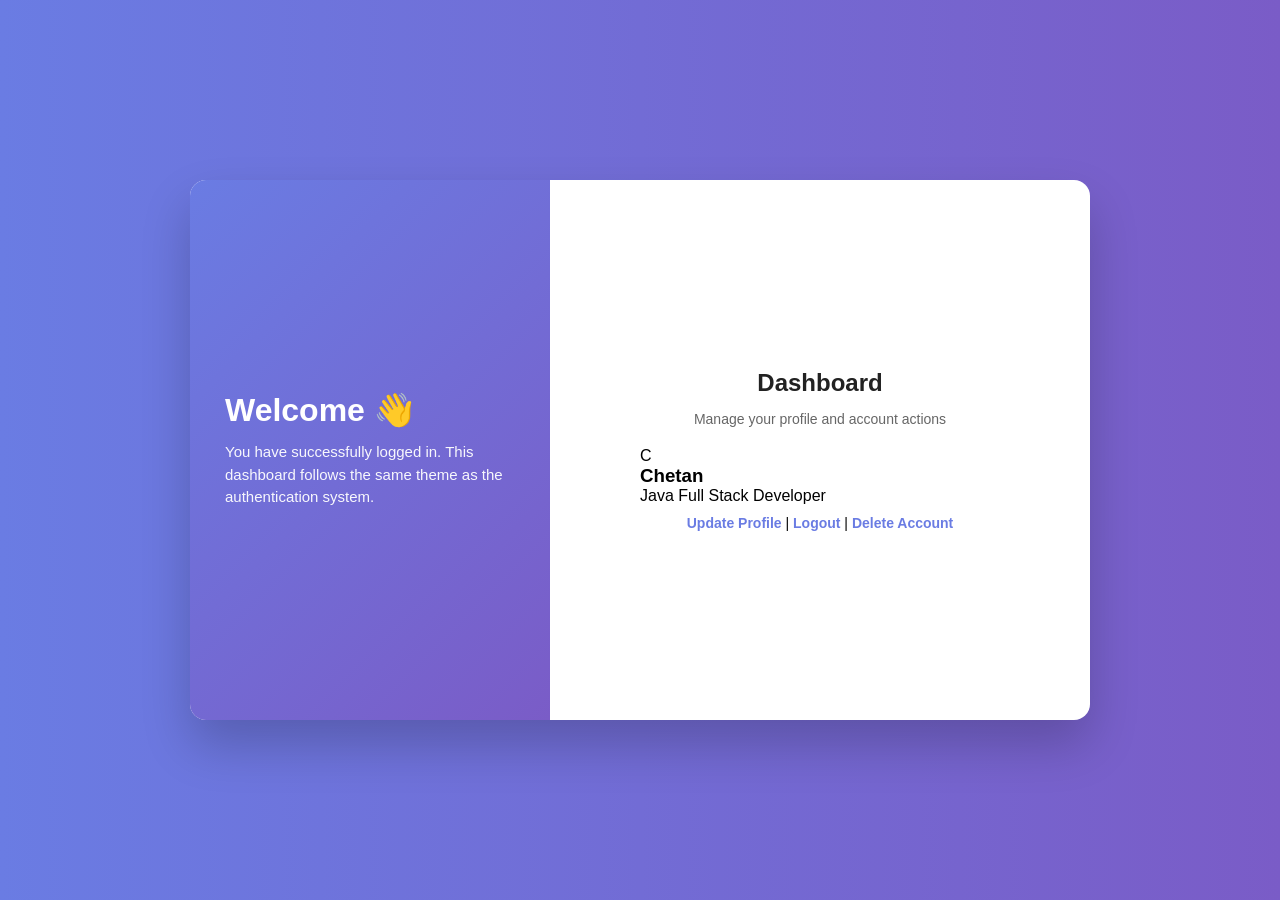
==== html/home2.html @ ce37b4c7 "Create home2.html" ====
<!DOCTYPE html>
<html lang="en">
<head>
    <meta charset="UTF-8">
    <title>Home | Dashboard</title>
    <link rel="stylesheet" href="style.css">
</head>
<body>

    <div class="signup-card">

        <!-- LEFT PANEL -->
        <div class="left-panel">
            <h1>Welcome 👋</h1>
            <p>
                You have successfully logged in.
                This dashboard follows the same
                theme as the authentication system.
            </p>
        </div>

        <!-- RIGHT PANEL -->
        <div class="right-panel login-panel">
            <div class="login-box">

                <h2>Dashboard</h2>
                <p class="login-subtitle">
                    Manage your profile and account actions
                </p>

                <!-- PROFILE CARD -->
                <div class="profile-card">
                    <div class="avatar">C</div>
                    <h3>Chetan</h3>
                    <p>Java Full Stack Developer</p>
                </div>

                <!-- ACTION LINKS -->
                <div class="switch">
                    <a href="#">Update Profile</a> |
                    <a href="#">Logout</a> |
                    <a href="#">Delete Account</a>
                </div>

            </div>
        </div>

    </div>

</body>
</html>
---- html/style.css ----
* {
    margin: 0;
    padding: 0;
    box-sizing: border-box;
    font-family: "Segoe UI", sans-serif;
}

body {
    min-height: 100vh;
    background: linear-gradient(90deg, #6a7ce3, #7a5cc7);
    display: flex;
    justify-content: center;
    align-items: center;
}

/* MAIN CARD */
.signup-card {
    width: 900px;
    height: 540px; /* FIXED SIZE KEPT */
    background: #fff;
    border-radius: 16px;
    display: flex;
    overflow: hidden;
    box-shadow: 0 25px 50px rgba(0, 0, 0, 0.2);
    animation: scaleIn 0.8s ease;
}

/* LEFT PANEL */
.left-panel {
    width: 40%;
    background: linear-gradient(135deg, #6a7ce3, #7a5cc7);
    color: #fff;
    padding: 50px 35px; /* reduced */
    display: flex;
    flex-direction: column;
    justify-content: center;
    animation: slideLeft 1s ease;
}

.left-panel h1 {
    font-size: 32px; /* reduced */
    margin-bottom: 12px;
}

.left-panel p {
    font-size: 15px;
    line-height: 1.5;
    opacity: 0.95;
}

/* RIGHT PANEL */
.right-panel {
    width: 60%;
    padding: 30px 45px; /* reduced */
    animation: slideRight 1s ease;
}

.right-panel h2 {
    font-size: 24px; /* reduced */
    margin-bottom: 14px;
    color: #222;
}

/* FORM */
.right-panel form {
    width: 100%;
}

.right-panel input,
.right-panel select {
    width: 100%;
    height: 44px; /* reduced */
    margin-bottom: 10px; /* reduced */
    padding: 0 14px;
    border-radius: 8px;
    border: 1px solid #d6d6d6;
    font-size: 14px; /* reduced */
    outline: none;
}

.right-panel input:focus,
.right-panel select:focus {
    border-color: #6a7ce3;
}

/* BUTTON */
.right-panel button {
    width: 100%;
    height: 46px; /* reduced */
    background: #6a7ce3;
    border: none;
    border-radius: 8px;
    font-size: 16px; /* reduced */
    color: #fff;
    cursor: pointer;
    margin-top: 6px; /* reduced */
    transition: background 0.3s ease, transform 0.2s ease;
}

.right-panel button:hover {
    background: #5a6de0;
    transform: translateY(-2px);
}

/* SWITCH TEXT */
.switch {
    text-align: center;
    margin-top: 10px; /* reduced */
    font-size: 14px; /* reduced */
}

.switch a {
    color: #6a7ce3;
    font-weight: 600;
    text-decoration: none;
}

/* LOGIN PANEL (COMPACT) */
.login-panel {
    display: flex;
    align-items: center;
}

.login-box {
    width: 100%;
    max-width: 360px;
    margin: 0 auto;
}

.login-subtitle {
    text-align: center;
    font-size: 14px;
    color: #666;
    margin-bottom: 20px;
}

/* ANIMATIONS */
@keyframes slideLeft {
    from { transform: translateX(-50px); opacity: 0; }
    to { transform: translateX(0); opacity: 1; }
}

@keyframes slideRight {
    from { transform: translateX(50px); opacity: 0; }
    to { transform: translateX(0); opacity: 1; }
}

@keyframes scaleIn {
    from { transform: scale(0.9); opacity: 0; }
    to { transform: scale(1); opacity: 1; }
}

/* RESPONSIVE */
@media (max-width: 900px) {
    .signup-card {
        flex-direction: column;
        width: 95%;
        height: auto;
    }

    .left-panel,
    .right-panel {
        width: 100%;
    }

    .left-panel {
        text-align: center;
        padding: 35px;
    }
}
/* CENTER LOGIN & SIGNUP HEADINGS */
.right-panel h2 {
    text-align: center;
}
.login-subtitle {
    text-align: center;
}
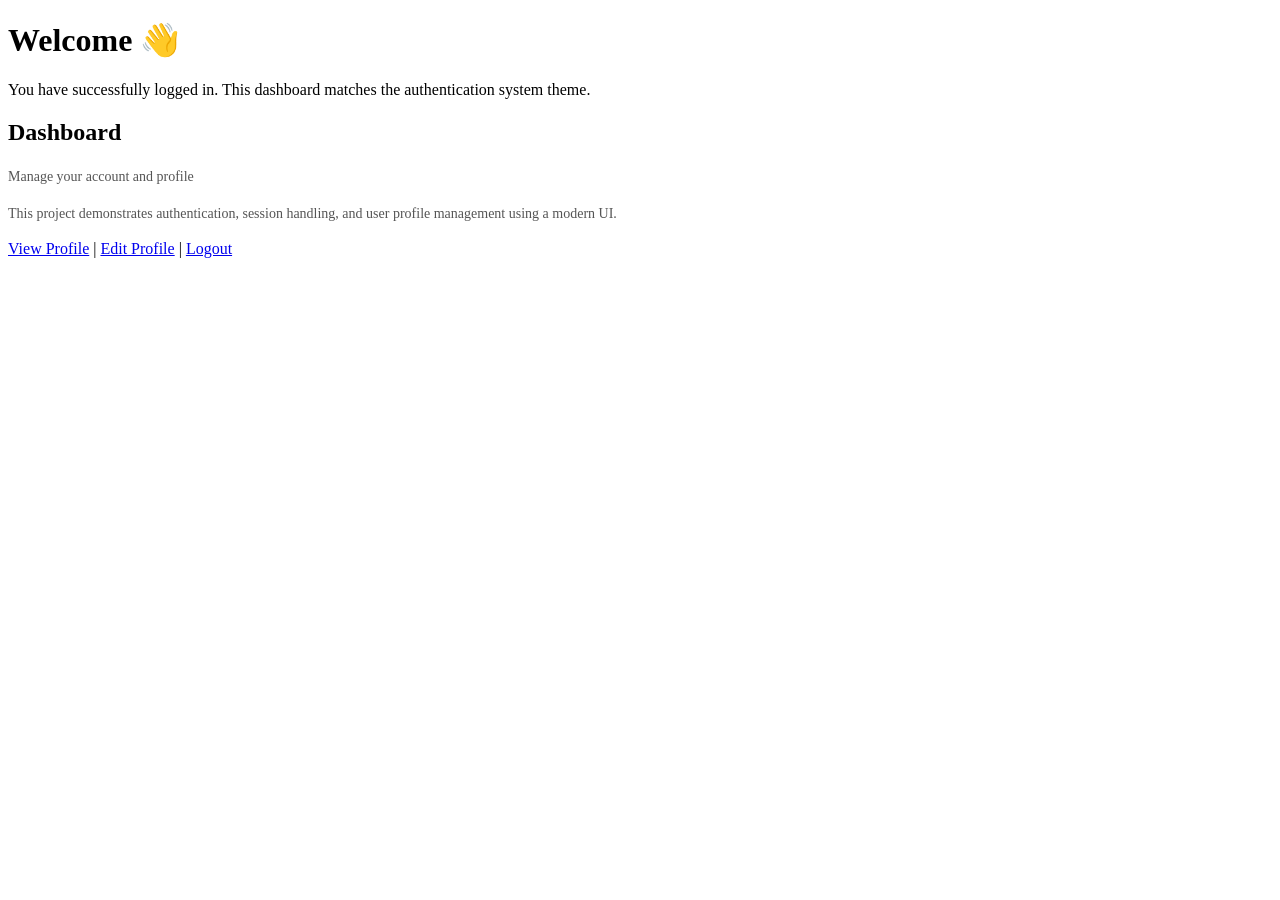
==== commit 11a4fd2f: "update home.html" ====
--- a/html/home2.html
+++ b/html/home2.html
@@ -1,10 +1,15 @@
 <!DOCTYPE html>
 <html lang="en">
+
 <head>
     <meta charset="UTF-8">
     <title>Home | Dashboard</title>
-    <link rel="stylesheet" href="style.css">
+    <link rel="stylesheet" href="home.css">
+
+    <!-- Base authentication layout -->
+    <link rel="stylesheet" href="auth.css">
 </head>
+
 <body>
 
     <div class="signup-card">
@@ -14,38 +19,100 @@
             <h1>Welcome 👋</h1>
             <p>
                 You have successfully logged in.
-                This dashboard follows the same
-                theme as the authentication system.
+                This dashboard matches the authentication
+                system theme.
             </p>
         </div>
 
         <!-- RIGHT PANEL -->
         <div class="right-panel login-panel">
             <div class="login-box">
-
                 <h2>Dashboard</h2>
                 <p class="login-subtitle">
-                    Manage your profile and account actions
+                    Manage your account and profile
                 </p>
 
-                <!-- PROFILE CARD -->
-                <div class="profile-card">
-                    <div class="avatar">C</div>
-                    <h3>Chetan</h3>
-                    <p>Java Full Stack Developer</p>
+                <p>
+                    This project demonstrates authentication,
+                    session handling, and user profile management
+                    using a modern UI.
+                </p>
+
+                <div class="switch">
+                    <a href="#profileModal">View Profile</a> |
+                    <a href="signup.html">Edit Profile</a> |
+                    <a href="#">Logout</a>
                 </div>
-
-                <!-- ACTION LINKS -->
-                <div class="switch">
-                    <a href="#">Update Profile</a> |
-                    <a href="#">Logout</a> |
-                    <a href="#">Delete Account</a>
-                </div>
-
             </div>
         </div>
 
     </div>
 
+    <!-- PROFILE VIEW MODAL -->
+    <div id="profileModal" class="modal">
+        <div class="modal-content">
+
+            <div class="profile-simple-card">
+
+                <!-- Avatar -->
+                <div class="profile-avatar" id="profile-avatar">
+
+                </div>
+
+                <!-- Name & Role -->
+                <h2 class="profile-name" id="profile-name">Chetan Bachchhav</h2>
+                <p class="profile-role">Student</p>
+
+                <!-- Info -->
+                <div class="profile-details">
+                    <p><strong>Username:</strong> chetan_07</p>
+                    <p><strong>Gender:</strong> Male</p>
+                    <p><strong>About:</strong> Hey, I am a student and passionate about coding.</p>
+                </div>
+
+                <!-- Buttons -->
+                <div class="profile-actions">
+                    <a href="#" class="btn-outline">Close</a>
+                    <a href="signup.html" class="btn-primary">Edit</a>
+                </div>
+
+            </div>
+
+        </div>
+    </div>
+
+
+    <script>
+        function generateInitials(name) {
+            if (!name) return "";
+
+            const words = name.trim().split(" ");
+            let initials = "";
+
+            if (words.length === 1) {
+                initials = words[0][0];
+            } else {
+                initials = words[0][0] + words[words.length - 1][0];
+            }
+
+            return initials.toUpperCase();
+        }
+
+        const nameElement = document.getElementById("profile-name");
+        const avatarElement = document.getElementById("profile-avatar");
+
+        const fullName = nameElement.innerText;
+        avatarElement.innerText = generateInitials(fullName);
+
+        const colors = [
+            "#6a7ce3", "#7a5cc7", "#5a6de0",
+            "#8b5cf6", "#6366f1"
+        ];
+
+        avatarElement.style.background =
+            colors[Math.floor(Math.random() * colors.length)];
+    </script>
+
 </body>
-</html>
+
+</html>
--- a/html/home.css
+++ b/html/home.css
@@ -0,0 +1,129 @@
+/* ========================= */
+/* DASHBOARD TEXT */
+/* ========================= */
+.right-panel p {
+    font-size: 14px;
+    color: #555;
+    line-height: 1.6;
+    margin-bottom: 15px;
+}
+
+/* ========================= */
+/* MODAL OVERLAY */
+/* ========================= */
+.modal {
+    position: fixed;
+    top: 0;
+    left: 0;
+    width: 100%;
+    height: 100vh;
+    background: rgba(0, 0, 0, 0.55);
+    display: flex;
+    align-items: center;
+    justify-content: center;
+    opacity: 0;
+    pointer-events: none;
+    transition: opacity 0.4s ease;
+    z-index: 9999;
+}
+
+.modal:target {
+    opacity: 1;
+    pointer-events: auto;
+}
+
+/* ========================= */
+/* MODAL BOX */
+/* ========================= */
+.modal-content {
+    background: #ffffff;
+    width: 380px;
+    padding: 30px;
+    border-radius: 16px;
+    box-shadow: 0 25px 50px rgba(0, 0, 0, 0.3);
+    animation: scaleIn 0.5s ease;
+}
+
+/* ========================= */
+/* PROFILE CARD */
+/* ========================= */
+.profile-simple-card {
+    text-align: center;
+}
+
+.profile-avatar {
+    width: 90px;
+    height: 90px;
+    border-radius: 50%;
+    border: 2px solid #6a7ce3;
+    display: flex;
+    align-items: center;
+    justify-content: center;
+    font-size: 28px;
+    font-weight: bold;
+    color: #333;
+    margin: 0 auto 15px;
+}
+
+.profile-name {
+    font-size: 22px;
+    margin-bottom: 4px;
+    color: #222;
+}
+
+.profile-role {
+    font-size: 14px;
+    color: #777;
+    margin-bottom: 18px;
+}
+
+.profile-details p {
+    font-size: 14px;
+    color: #444;
+    margin-bottom: 10px;
+    line-height: 1.5;
+    text-align: left;
+}
+
+/* ========================= */
+/* PROFILE ACTIONS */
+/* ========================= */
+.profile-actions {
+    display: flex;
+    justify-content: space-between;
+    margin-top: 20px;
+}
+
+.profile-actions a {
+    width: 48%;
+    height: 38px;
+    border-radius: 10px;
+    font-size: 14px;
+    display: flex;
+    align-items: center;
+    justify-content: center;
+    text-decoration: none;
+    cursor: pointer;
+}
+
+/* CLOSE */
+.btn-outline {
+    background: #fff;
+    border: 1.5px solid #6a7ce3;
+    color: #6a7ce3;
+}
+
+/* EDIT */
+.btn-primary {
+    background: linear-gradient(135deg, #6a7ce3, #7a5cc7);
+    color: #fff;
+    border: none;
+}
+
+.btn-outline:hover {
+    background: #f4f6ff;
+}
+
+.btn-primary:hover {
+    opacity: 0.9;
+}
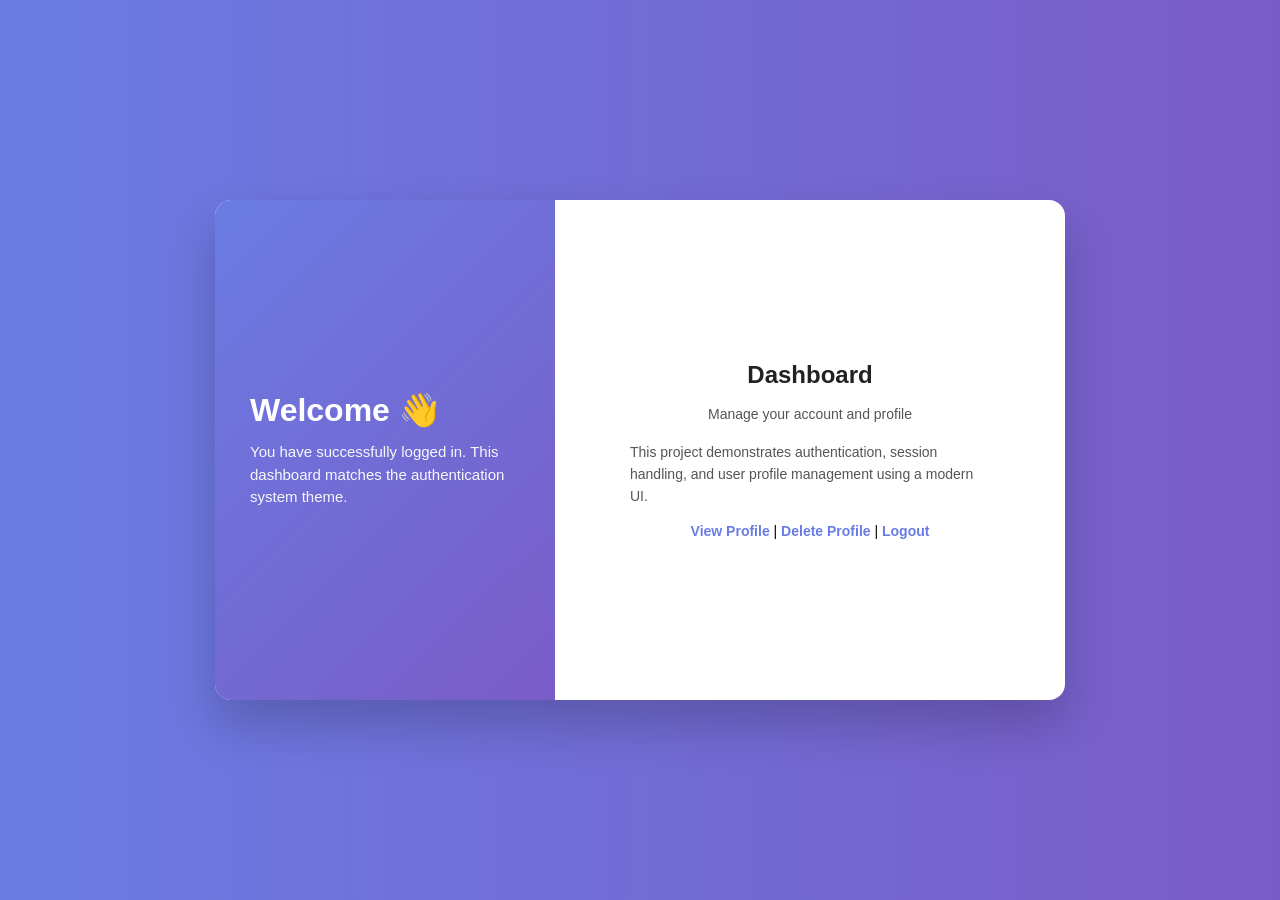
==== commit b170f490: "Update home2.html" ====
--- a/html/home2.html
+++ b/html/home2.html
@@ -40,8 +40,8 @@
 
                 <div class="switch">
                     <a href="#profileModal">View Profile</a> |
-                    <a href="signup.html">Edit Profile</a> |
-                    <a href="#">Logout</a>
+                    <a href="signup.html">Delete Profile</a> |
+                    <a href="index.html">Logout</a>
                 </div>
             </div>
         </div>
@@ -65,7 +65,7 @@
 
                 <!-- Info -->
                 <div class="profile-details">
-                    <p><strong>Username:</strong> chetan_07</p>
+                    <p><strong>Email:</strong> chetan45@gmail.com</p>
                     <p><strong>Gender:</strong> Male</p>
                     <p><strong>About:</strong> Hey, I am a student and passionate about coding.</p>
                 </div>
--- a/html/auth.css
+++ b/html/auth.css
@@ -0,0 +1,197 @@
+/* ========================= */
+/* GLOBAL RESET */
+/* ========================= */
+* {
+    margin: 0;
+    padding: 0;
+    box-sizing: border-box;
+    font-family: "Segoe UI", sans-serif;
+}
+
+body {
+    min-height: 100vh;
+    background: linear-gradient(90deg, #6a7ce3, #7a5cc7);
+    display: flex;
+    justify-content: center;
+    align-items: center;
+}
+
+/* ========================= */
+/* MAIN AUTH CARD */
+/* ========================= */
+.signup-card {
+    width: 850px;
+    height: 500px;
+    background: #fff;
+    border-radius: 16px;
+    display: flex;
+    overflow: hidden;
+    box-shadow: 0 25px 50px rgba(0, 0, 0, 0.2);
+    animation: scaleIn 0.8s ease;
+}
+
+/* ========================= */
+/* LEFT PANEL */
+/* ========================= */
+.left-panel {
+    width: 40%;
+    background: linear-gradient(135deg, #6a7ce3, #7a5cc7);
+    color: #fff;
+    padding: 50px 35px;
+    display: flex;
+    flex-direction: column;
+    justify-content: center;
+    animation: slideLeft 1s ease;
+}
+
+.left-panel h1 {
+    font-size: 32px;
+    margin-bottom: 12px;
+}
+
+.left-panel p {
+    font-size: 15px;
+    line-height: 1.5;
+    opacity: 0.95;
+}
+
+/* ========================= */
+/* RIGHT PANEL */
+/* ========================= */
+.right-panel {
+    width: 60%;
+    padding: 30px 45px;
+    animation: slideRight 1s ease;
+}
+
+.right-panel h2 {
+    font-size: 24px;
+    margin-bottom: 14px;
+    color: #222;
+    text-align: center;
+}
+
+/* ========================= */
+/* FORM ELEMENTS */
+/* ========================= */
+.right-panel form {
+    width: 100%;
+}
+
+.right-panel input, 
+.right-panel textarea, 
+.right-panel select {
+    width: 100%;
+    height: 35px;
+    margin-bottom: 10px;
+    padding: 0 14px;
+    border-radius: 8px;
+    border: 1px solid #d6d6d6;
+    font-size: 14px;
+    outline: none;
+}
+
+.right-panel input:focus,
+.right-panel select:focus {
+    border-color: #6a7ce3;
+}
+
+/* ========================= */
+/* BUTTON */
+/* ========================= */
+.right-panel button {
+    width: 100%;
+    height: 40px;
+    background: #6a7ce3;
+    border: none;
+    border-radius: 8px;
+    font-size: 14px;
+    color: #fff;
+    cursor: pointer;
+    margin-top: 6px;
+    transition: background 0.3s ease, transform 0.2s ease;
+}
+
+.right-panel button:hover {
+    background: #5a6de0;
+    transform: translateY(-2px);
+}
+
+/* ========================= */
+/* SWITCH TEXT */
+/* ========================= */
+.switch {
+    text-align: center;
+    margin-top: 10px;
+    font-size: 14px;
+}
+
+.switch a {
+    color: #6a7ce3;
+    font-weight: 600;
+    text-decoration: none;
+}
+
+.switch a:hover {
+    color: #5a6de0;
+}
+
+/* ========================= */
+/* LOGIN PANEL */
+/* ========================= */
+.login-panel {
+    display: flex;
+    align-items: center;
+}
+
+.login-box {
+    width: 100%;
+    max-width: 360px;
+    margin: 0 auto;
+}
+
+.login-subtitle {
+    text-align: center;
+    font-size: 14px;
+    color: #666;
+    margin-bottom: 20px;
+}
+
+/* ========================= */
+/* ANIMATIONS */
+/* ========================= */
+@keyframes slideLeft {
+    from { transform: translateX(-50px); opacity: 0; }
+    to { transform: translateX(0); opacity: 1; }
+}
+
+@keyframes slideRight {
+    from { transform: translateX(50px); opacity: 0; }
+    to { transform: translateX(0); opacity: 1; }
+}
+
+@keyframes scaleIn {
+    from { transform: scale(0.9); opacity: 0; }
+    to { transform: scale(1); opacity: 1; }
+}
+
+/* ========================= */
+/* RESPONSIVE */
+/* ========================= */
+@media (max-width: 900px) {
+    .signup-card {
+        flex-direction: column;
+        width: 95%;
+        height: auto;
+    }
+
+    .left-panel,
+    .right-panel {
+        width: 100%;
+    }
+
+    .left-panel {
+        text-align: center;
+        padding: 35px;
+    }
+}
